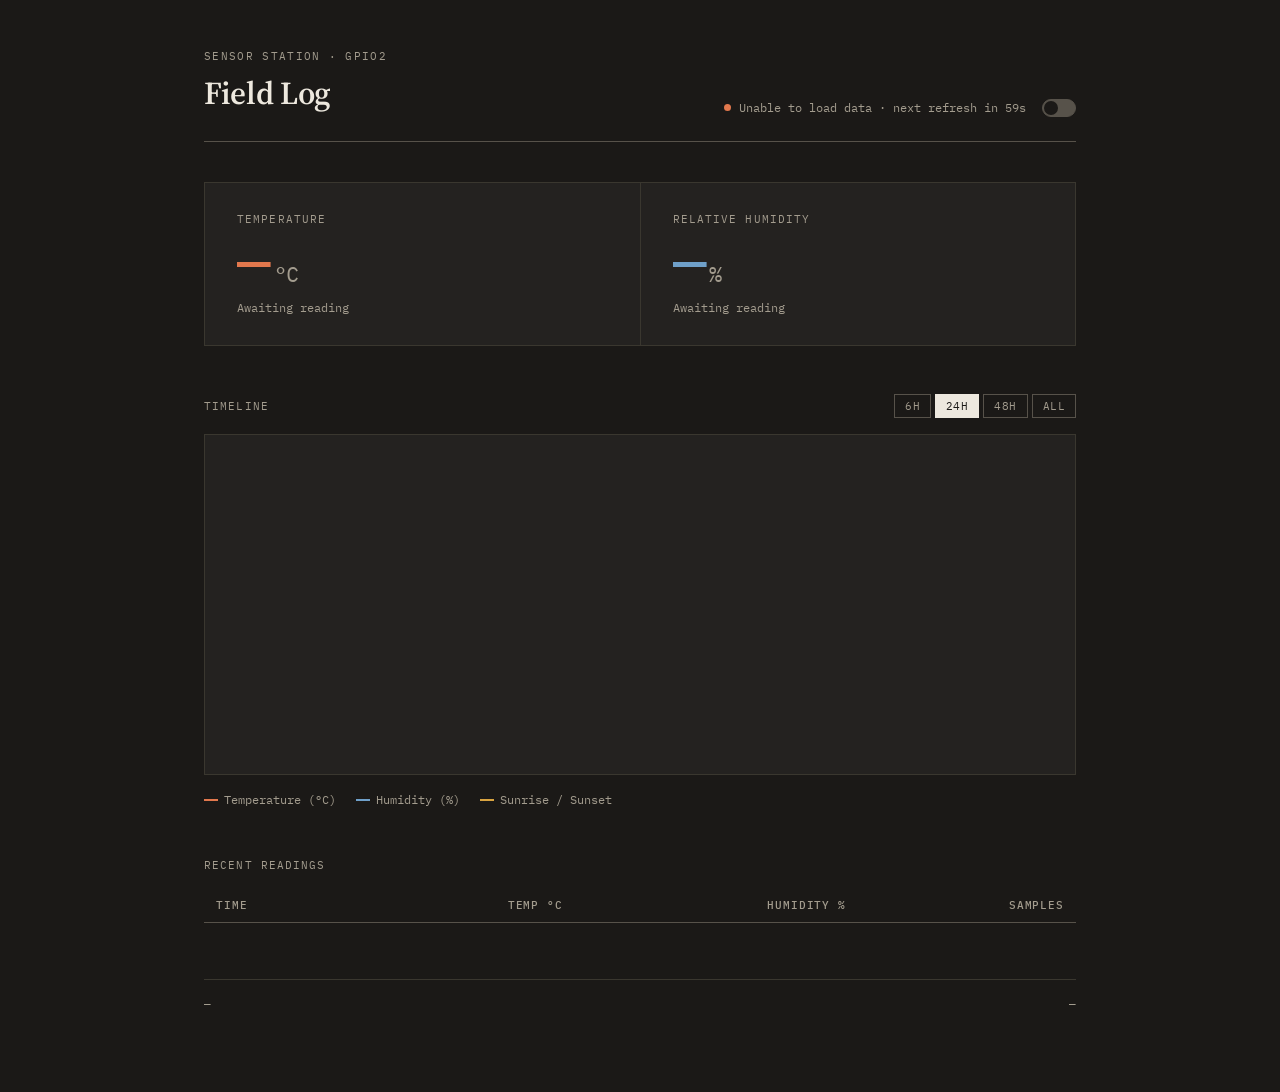
==== web/index.html @ 7e5add06 "Add sunset and sunrise" ====
<!DOCTYPE html>
<html lang="en">
<head>
<meta charset="UTF-8">
<meta name="viewport" content="width=device-width, initial-scale=1.0">
<title>Field Log — DHT22</title>
<script>
  if (localStorage.getItem('theme') === 'light') {
    document.documentElement.setAttribute('data-theme', 'light');
  }
</script>
<link rel="preconnect" href="https://fonts.googleapis.com">
<link rel="preconnect" href="https://fonts.gstatic.com" crossorigin>
<link href="https://fonts.googleapis.com/css2?family=Source+Serif+4:opsz,wght@8..60,400;8..60,600&family=IBM+Plex+Mono:wght@400;500;600&display=swap" rel="stylesheet">
<link rel="stylesheet" href="css/style.css">
</head>
<body>
<div class="page">

  <header>
    <div class="title-block">
      <span class="eyebrow">Sensor Station · GPIO2</span>
      <h1>Field Log</h1>
    </div>
    <div class="header-right">
      <div class="status">
        <span class="pulse-dot"></span>
        <span id="last-updated">Loading…</span>
      </div>
      <label class="theme-toggle" title="Toggle light/dark theme">
        <input type="checkbox" id="theme-switch">
        <span class="theme-toggle-track"><span class="theme-toggle-thumb"></span></span>
      </label>
    </div>
  </header>

  <div class="hero" id="hero">
    <div class="hero-cell">
      <span class="hero-label">Temperature</span>
      <div class="hero-value temp" id="current-temp">—<span class="hero-unit">°C</span></div>
      <span class="hero-meta" id="temp-meta">Awaiting reading</span>
    </div>
    <div class="hero-cell">
      <span class="hero-label">Relative Humidity</span>
      <div class="hero-value humidity" id="current-humidity">—<span class="hero-unit">%</span></div>
      <span class="hero-meta" id="humidity-meta">Awaiting reading</span>
    </div>
  </div>

  <div class="section-label">
    <span>Timeline</span>
    <div class="range-buttons" id="range-buttons">
      <button class="range-btn" data-hours="6">6H</button>
      <button class="range-btn active" data-hours="24">24H</button>
      <button class="range-btn" data-hours="48">48H</button>
      <button class="range-btn" data-hours="999999">ALL</button>
    </div>
  </div>

  <div class="chart-frame">
    <svg id="chart" viewBox="0 0 880 320" width="100%" preserveAspectRatio="xMidYMid meet"></svg>
  </div>

  <div class="legend">
    <div class="legend-item"><span class="legend-swatch temp"></span> Temperature (°C)</div>
    <div class="legend-item"><span class="legend-swatch humidity"></span> Humidity (%)</div>
    <div class="legend-item"><span class="legend-swatch sun"></span> Sunrise / Sunset</div>
  </div>

  <div class="section-label">Recent Readings</div>
  <table id="log-table">
    <thead>
      <tr>
        <th>Time</th>
        <th>Temp °C</th>
        <th>Humidity %</th>
        <th>Samples</th>
      </tr>
    </thead>
    <tbody id="log-body"></tbody>
  </table>

  <div class="empty-state" id="empty-state" style="display:none;">
    <strong>No readings yet</strong>
    The logger hasn't written any data. Check that dht22_logger.py is running and the export job has run at least once.
  </div>

  <footer>
    <span id="footer-count">—</span>
    <span id="footer-generated">—</span>
  </footer>

</div>

<script src="js/script.js"></script>
</body>
</html>
---- web/css/style.css ----
:root {
  /* Dark theme (default) */
  --paper: #1B1917;
  --paper-raised: #242220;
  --ink: #EDE8DE;
  --ink-soft: #A39C8E;
  --line: #3A372F;
  --line-strong: #57524A;
  --temp: #E2784D;
  --temp-soft: #4A3326;
  --humidity: #6FA0C9;
  --humidity-soft: #1F3548;
  --sun: #D9A441;
  --serif: 'Source Serif 4', Georgia, serif;
  --mono: 'IBM Plex Mono', 'SF Mono', Consolas, monospace;
}

:root[data-theme="light"] {
  --paper: #F7F3EC;
  --paper-raised: #FBF9F4;
  --ink: #1C1A17;
  --ink-soft: #5C564C;
  --line: #D8D2C4;
  --line-strong: #B7AF9D;
  --temp: #C1502E;
  --temp-soft: #E8C3B5;
  --humidity: #3A5A78;
  --humidity-soft: #C6D4DF;
  --sun: #B8860B;
}

* { box-sizing: border-box; }

body {
  margin: 0;
  background: var(--paper);
  color: var(--ink);
  font-family: var(--mono);
  line-height: 1.5;
  -webkit-font-smoothing: antialiased;
  transition: background-color 0.2s ease, color 0.2s ease;
}

.page {
  max-width: 920px;
  margin: 0 auto;
  padding: 48px 24px 80px;
}

/* -- Header ---------------------------------------------- */
header {
  border-bottom: 1px solid var(--line-strong);
  padding-bottom: 24px;
  margin-bottom: 40px;
  display: flex;
  justify-content: space-between;
  align-items: flex-end;
  flex-wrap: wrap;
  gap: 16px;
}

.title-block {
  display: flex;
  flex-direction: column;
  gap: 4px;
}

.eyebrow {
  font-size: 11px;
  letter-spacing: 0.12em;
  text-transform: uppercase;
  color: var(--ink-soft);
}

h1 {
  font-family: var(--serif);
  font-weight: 600;
  font-size: 32px;
  margin: 0;
  letter-spacing: -0.01em;
}

.header-right {
  display: flex;
  align-items: center;
  gap: 16px;
}

.status {
  display: flex;
  align-items: center;
  gap: 8px;
  font-size: 12px;
  color: var(--ink-soft);
}

/* -- Theme toggle ----------------------------------------- */
.theme-toggle {
  display: inline-flex;
  align-items: center;
  cursor: pointer;
}

.theme-toggle input {
  position: absolute;
  width: 1px;
  height: 1px;
  opacity: 0;
}

.theme-toggle-track {
  display: inline-block;
  width: 34px;
  height: 18px;
  border-radius: 999px;
  background: var(--line-strong);
  border: 1px solid var(--line-strong);
  position: relative;
  transition: background-color 0.2s ease;
}

.theme-toggle-thumb {
  position: absolute;
  top: 1px;
  left: 1px;
  width: 14px;
  height: 14px;
  border-radius: 50%;
  background: var(--paper);
  transition: transform 0.2s ease;
}

.theme-toggle input:checked + .theme-toggle-track {
  background: var(--ink-soft);
}

.theme-toggle input:checked + .theme-toggle-track .theme-toggle-thumb {
  transform: translateX(16px);
}

.theme-toggle input:focus-visible + .theme-toggle-track {
  outline: 2px solid var(--ink-soft);
  outline-offset: 2px;
}

.pulse-dot {
  width: 7px;
  height: 7px;
  border-radius: 50%;
  background: var(--temp);
  animation: pulse 2.4s ease-in-out infinite;
}

@keyframes pulse {
  0%, 100% { opacity: 1; transform: scale(1); }
  50% { opacity: 0.4; transform: scale(0.78); }
}

@media (prefers-reduced-motion: reduce) {
  .pulse-dot { animation: none; }
}

/* -- Hero reading ---------------------------------------- */
.hero {
  display: grid;
  grid-template-columns: 1fr 1fr;
  gap: 1px;
  background: var(--line);
  border: 1px solid var(--line);
  margin-bottom: 48px;
}

.hero-cell {
  background: var(--paper-raised);
  padding: 28px 32px;
  display: flex;
  flex-direction: column;
  gap: 6px;
}

.hero-label {
  font-size: 11px;
  letter-spacing: 0.1em;
  text-transform: uppercase;
  color: var(--ink-soft);
}

.hero-value {
  font-size: 56px;
  font-weight: 500;
  line-height: 1;
  letter-spacing: -0.02em;
  display: flex;
  align-items: baseline;
  gap: 4px;
}

.hero-value.temp { color: var(--temp); }
.hero-value.humidity { color: var(--humidity); }

.hero-unit {
  font-size: 22px;
  color: var(--ink-soft);
  font-weight: 400;
}

.hero-meta {
  font-size: 12px;
  color: var(--ink-soft);
  margin-top: 4px;
}

/* -- Chart section --------------------------------------- */
.section-label {
  font-size: 11px;
  letter-spacing: 0.1em;
  text-transform: uppercase;
  color: var(--ink-soft);
  margin-bottom: 16px;
  display: flex;
  justify-content: space-between;
  align-items: center;
}

.range-buttons {
  display: flex;
  gap: 4px;
}

.range-btn {
  font-family: var(--mono);
  font-size: 11px;
  background: none;
  border: 1px solid var(--line-strong);
  color: var(--ink-soft);
  padding: 4px 10px;
  cursor: pointer;
  letter-spacing: 0.04em;
}

.range-btn:hover { border-color: var(--ink); color: var(--ink); }

.range-btn.active {
  background: var(--ink);
  color: var(--paper);
  border-color: var(--ink);
}

.chart-frame {
  border: 1px solid var(--line);
  background: var(--paper-raised);
  padding: 20px 16px 8px;
  margin-bottom: 16px;
}

.legend {
  display: flex;
  gap: 20px;
  margin-bottom: 48px;
  font-size: 12px;
  color: var(--ink-soft);
}

.legend-item {
  display: flex;
  align-items: center;
  gap: 6px;
}

.legend-swatch {
  width: 14px;
  height: 2px;
}
.legend-swatch.temp { background: var(--temp); }
.legend-swatch.humidity { background: var(--humidity); }
.legend-swatch.sun { background: var(--sun); }

svg text {
  font-family: var(--mono);
  fill: var(--ink-soft);
}

/* -- Log table ------------------------------------------- */
table {
  width: 100%;
  border-collapse: collapse;
  font-size: 13px;
}

thead th {
  text-align: left;
  font-size: 11px;
  letter-spacing: 0.08em;
  text-transform: uppercase;
  color: var(--ink-soft);
  font-weight: 500;
  padding: 8px 12px;
  border-bottom: 1px solid var(--line-strong);
}

thead th:not(:first-child),
tbody td:not(:first-child) {
  text-align: right;
}

tbody td {
  padding: 7px 12px;
  border-bottom: 1px solid var(--line);
  color: var(--ink);
}

tbody tr:hover { background: var(--paper-raised); }

tbody td.temp-cell { color: var(--temp); }
tbody td.humidity-cell { color: var(--humidity); }

.empty-state {
  text-align: center;
  padding: 64px 24px;
  color: var(--ink-soft);
  border: 1px dashed var(--line-strong);
}

.empty-state strong {
  display: block;
  color: var(--ink);
  font-family: var(--serif);
  font-size: 18px;
  margin-bottom: 8px;
  font-weight: 600;
}

footer {
  margin-top: 56px;
  padding-top: 16px;
  border-top: 1px solid var(--line);
  font-size: 11px;
  color: var(--ink-soft);
  display: flex;
  justify-content: space-between;
  flex-wrap: wrap;
  gap: 8px;
}

@media (max-width: 600px) {
  .hero { grid-template-columns: 1fr; }
  .hero-value { font-size: 44px; }
  h1 { font-size: 26px; }
  .page { padding: 32px 16px 60px; }
  thead th:nth-child(4), tbody td:nth-child(4) { display: none; }
}
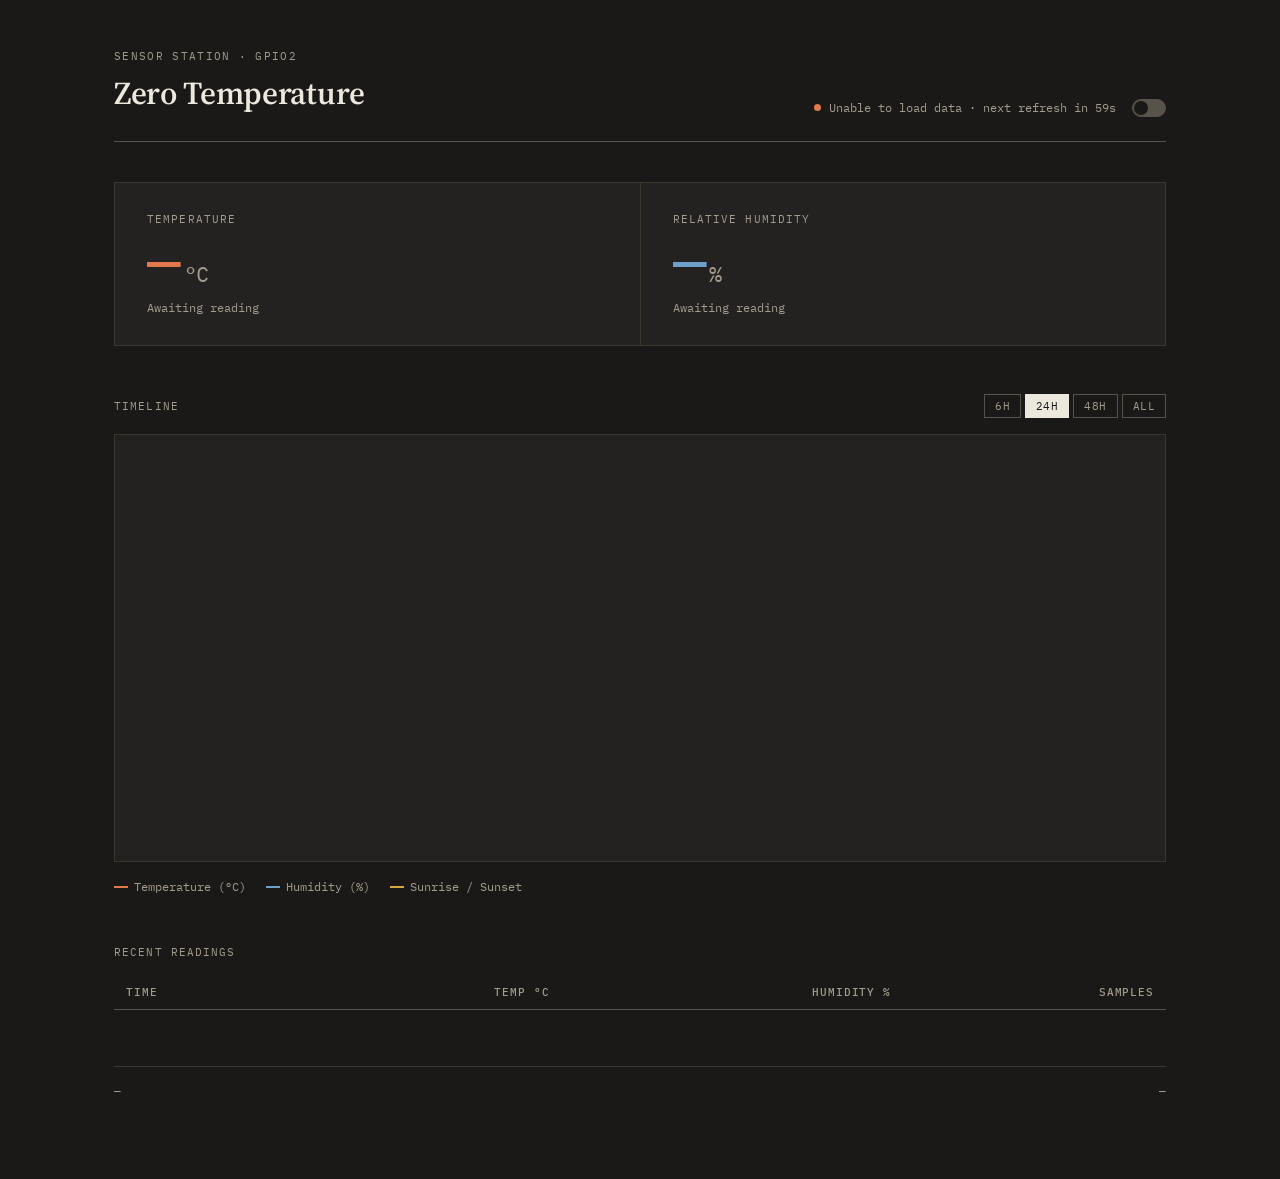
==== commit cd78e205: "Wider page" ====
--- a/web/index.html
+++ b/web/index.html
@@ -3,7 +3,7 @@
 <head>
 <meta charset="UTF-8">
 <meta name="viewport" content="width=device-width, initial-scale=1.0">
-<title>Field Log — DHT22</title>
+<title>Zero</title>
 <script>
   if (localStorage.getItem('theme') === 'light') {
     document.documentElement.setAttribute('data-theme', 'light');
@@ -20,7 +20,7 @@
   <header>
     <div class="title-block">
       <span class="eyebrow">Sensor Station · GPIO2</span>
-      <h1>Field Log</h1>
+      <h1>Zero Temperature</h1>
     </div>
     <div class="header-right">
       <div class="status">
@@ -58,7 +58,7 @@
   </div>
 
   <div class="chart-frame">
-    <svg id="chart" viewBox="0 0 880 320" width="100%" preserveAspectRatio="xMidYMid meet"></svg>
+    <svg id="chart" viewBox="0 0 1040 400" width="100%" preserveAspectRatio="xMidYMid meet"></svg>
   </div>
 
   <div class="legend">
--- a/web/css/style.css
+++ b/web/css/style.css
@@ -42,7 +42,7 @@
 }
 
 .page {
-  max-width: 920px;
+  max-width: 1100px;
   margin: 0 auto;
   padding: 48px 24px 80px;
 }
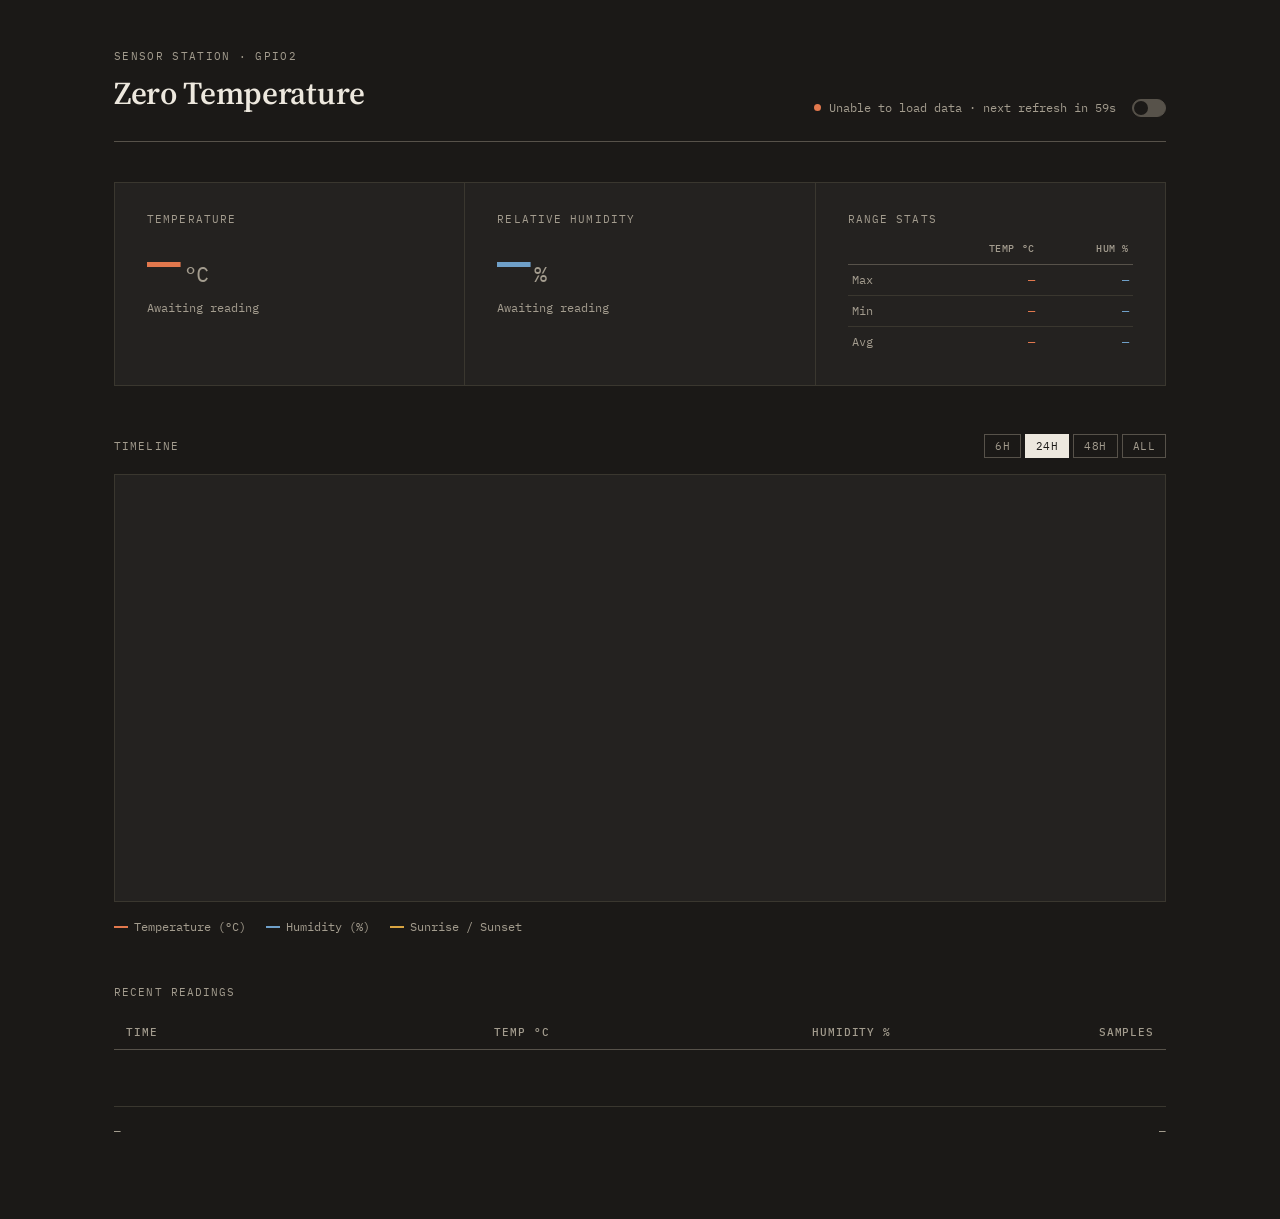
==== commit 3f3cd261: "Add stats" ====
--- a/web/index.html
+++ b/web/index.html
@@ -13,6 +13,7 @@
 <link rel="preconnect" href="https://fonts.gstatic.com" crossorigin>
 <link href="https://fonts.googleapis.com/css2?family=Source+Serif+4:opsz,wght@8..60,400;8..60,600&family=IBM+Plex+Mono:wght@400;500;600&display=swap" rel="stylesheet">
 <link rel="stylesheet" href="css/style.css">
+<link rel="icon" id="favicon" href="icon/thermometer-48.png">
 </head>
 <body>
 <div class="page">
@@ -37,13 +38,26 @@
   <div class="hero" id="hero">
     <div class="hero-cell">
       <span class="hero-label">Temperature</span>
-      <div class="hero-value temp" id="current-temp">—<span class="hero-unit">°C</span></div>
+      <div class="hero-value temp" id="current-temp">—<span class="hero-unit">°C</span><span class="trend-badge" id="temp-trend"></span></div>
       <span class="hero-meta" id="temp-meta">Awaiting reading</span>
     </div>
     <div class="hero-cell">
       <span class="hero-label">Relative Humidity</span>
       <div class="hero-value humidity" id="current-humidity">—<span class="hero-unit">%</span></div>
       <span class="hero-meta" id="humidity-meta">Awaiting reading</span>
+    </div>
+    <div class="hero-cell stats-cell">
+      <span class="hero-label">Range Stats</span>
+      <table id="stats-table">
+        <thead>
+          <tr><th></th><th>Temp °C</th><th>Hum %</th></tr>
+        </thead>
+        <tbody>
+          <tr><td>Max</td><td class="temp-cell" id="stat-temp-max">—</td><td class="humidity-cell" id="stat-hum-max">—</td></tr>
+          <tr><td>Min</td><td class="temp-cell" id="stat-temp-min">—</td><td class="humidity-cell" id="stat-hum-min">—</td></tr>
+          <tr><td>Avg</td><td class="temp-cell" id="stat-temp-avg">—</td><td class="humidity-cell" id="stat-hum-avg">—</td></tr>
+        </tbody>
+      </table>
     </div>
   </div>
 
--- a/web/css/style.css
+++ b/web/css/style.css
@@ -163,7 +163,7 @@
 /* -- Hero reading ---------------------------------------- */
 .hero {
   display: grid;
-  grid-template-columns: 1fr 1fr;
+  grid-template-columns: 1fr 1fr 1fr;
   gap: 1px;
   background: var(--line);
   border: 1px solid var(--line);
@@ -204,6 +204,16 @@
   font-weight: 400;
 }
 
+.trend-badge {
+  font-size: 18px;
+  font-weight: 400;
+  margin-left: 6px;
+}
+
+.trend-badge.trend-up { color: #D9534F; }
+.trend-badge.trend-down { color: var(--humidity); }
+.trend-badge.trend-flat { color: var(--ink-soft); }
+
 .hero-meta {
   font-size: 12px;
   color: var(--ink-soft);
@@ -252,6 +262,40 @@
   padding: 20px 16px 8px;
   margin-bottom: 16px;
 }
+
+.stats-cell { justify-content: center; }
+
+#stats-table {
+  width: 100%;
+  font-size: 12px;
+  margin-top: 4px;
+}
+
+#stats-table thead th {
+  font-size: 10px;
+  letter-spacing: 0.06em;
+  text-transform: uppercase;
+  color: var(--ink-soft);
+  font-weight: 500;
+  padding: 4px 4px 8px;
+  text-align: right;
+  border-bottom: 1px solid var(--line-strong);
+}
+
+#stats-table thead th:first-child { text-align: left; }
+
+#stats-table tbody td {
+  padding: 6px 4px;
+  text-align: right;
+  border-bottom: 1px solid var(--line);
+}
+
+#stats-table tbody td:first-child {
+  text-align: left;
+  color: var(--ink-soft);
+}
+
+#stats-table tbody tr:last-child td { border-bottom: none; }
 
 .legend {
   display: flex;
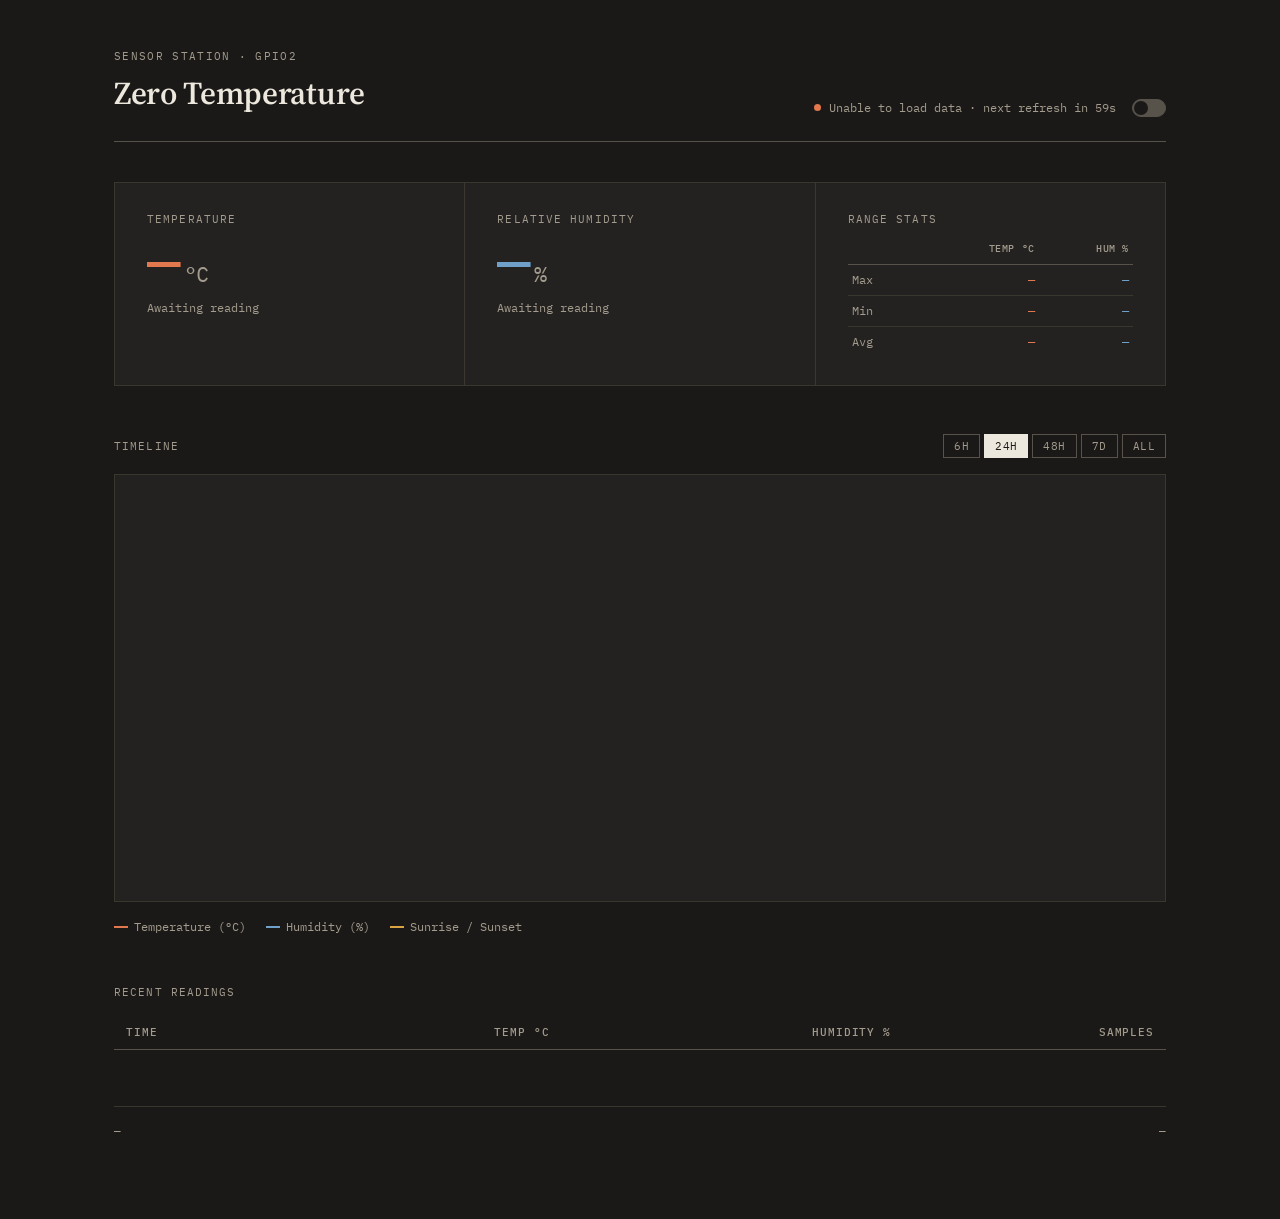
==== commit b007f4c2: "Rework time range" ====
--- a/web/index.html
+++ b/web/index.html
@@ -64,10 +64,11 @@
   <div class="section-label">
     <span>Timeline</span>
     <div class="range-buttons" id="range-buttons">
-      <button class="range-btn" data-hours="6">6H</button>
-      <button class="range-btn active" data-hours="24">24H</button>
-      <button class="range-btn" data-hours="48">48H</button>
-      <button class="range-btn" data-hours="999999">ALL</button>
+      <button class="range-btn" data-delta="-6 hours">6H</button>
+      <button class="range-btn active" data-delta="-24 hours">24H</button>
+      <button class="range-btn" data-delta="-48 hours">48H</button>
+      <button class="range-btn" data-delta="-7 days">7D</button>
+      <button class="range-btn" data-delta="-8760 hours">ALL</button>
     </div>
   </div>
 
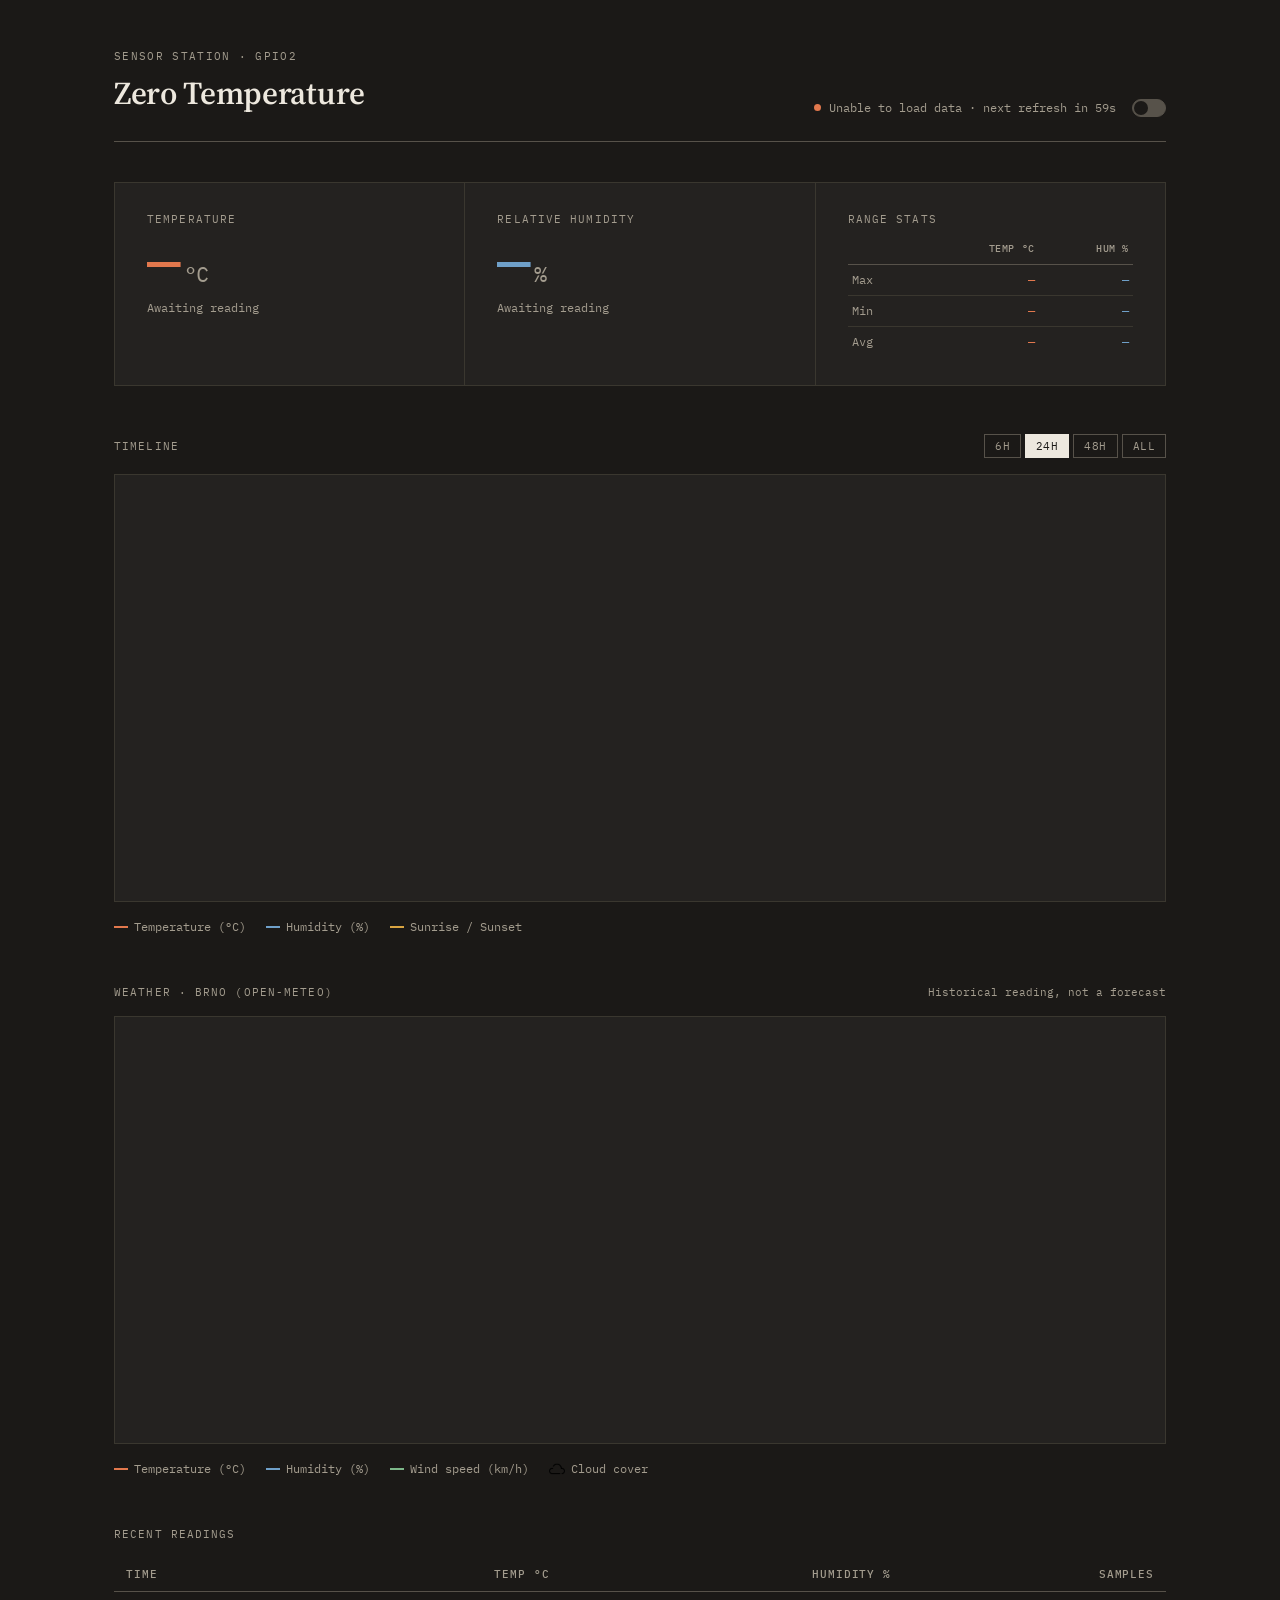
==== commit 2aa33186: "Open-meteo weather data for Brno" ====
--- a/web/index.html
+++ b/web/index.html
@@ -64,11 +64,10 @@
   <div class="section-label">
     <span>Timeline</span>
     <div class="range-buttons" id="range-buttons">
-      <button class="range-btn" data-delta="-6 hours">6H</button>
-      <button class="range-btn active" data-delta="-24 hours">24H</button>
-      <button class="range-btn" data-delta="-48 hours">48H</button>
-      <button class="range-btn" data-delta="-7 days">7D</button>
-      <button class="range-btn" data-delta="-8760 hours">ALL</button>
+      <button class="range-btn" data-hours="6">6H</button>
+      <button class="range-btn active" data-hours="24">24H</button>
+      <button class="range-btn" data-hours="48">48H</button>
+      <button class="range-btn" data-hours="999999">ALL</button>
     </div>
   </div>
 
@@ -80,6 +79,22 @@
     <div class="legend-item"><span class="legend-swatch temp"></span> Temperature (°C)</div>
     <div class="legend-item"><span class="legend-swatch humidity"></span> Humidity (%)</div>
     <div class="legend-item"><span class="legend-swatch sun"></span> Sunrise / Sunset</div>
+  </div>
+
+  <div class="section-label">
+    <span>Weather · Brno (Open-Meteo)</span>
+    <span class="weather-note">Historical reading, not a forecast</span>
+  </div>
+
+  <div class="chart-frame">
+    <svg id="chart-weather" viewBox="0 0 1040 400" width="100%" preserveAspectRatio="xMidYMid meet"></svg>
+  </div>
+
+  <div class="legend">
+    <div class="legend-item"><span class="legend-swatch temp"></span> Temperature (°C)</div>
+    <div class="legend-item"><span class="legend-swatch humidity"></span> Humidity (%)</div>
+    <div class="legend-item"><span class="legend-swatch wind"></span> Wind speed (km/h)</div>
+    <div class="legend-item"><img class="legend-icon" id="weather-cloud-legend-icon" src="icon/cloud-48.png" alt=""> Cloud cover</div>
   </div>
 
   <div class="section-label">Recent Readings</div>
--- a/web/css/style.css
+++ b/web/css/style.css
@@ -11,6 +11,7 @@
   --humidity: #6FA0C9;
   --humidity-soft: #1F3548;
   --sun: #D9A441;
+  --wind: #7DB88A;
   --serif: 'Source Serif 4', Georgia, serif;
   --mono: 'IBM Plex Mono', 'SF Mono', Consolas, monospace;
 }
@@ -27,6 +28,7 @@
   --humidity: #3A5A78;
   --humidity-soft: #C6D4DF;
   --sun: #B8860B;
+  --wind: #4C8A5E;
 }
 
 * { box-sizing: border-box; }
@@ -318,6 +320,20 @@
 .legend-swatch.temp { background: var(--temp); }
 .legend-swatch.humidity { background: var(--humidity); }
 .legend-swatch.sun { background: var(--sun); }
+.legend-swatch.wind { background: var(--wind); }
+
+.legend-icon {
+  width: 16px;
+  height: 16px;
+  vertical-align: middle;
+}
+
+.weather-note {
+  font-size: 11px;
+  letter-spacing: normal;
+  text-transform: none;
+  color: var(--ink-soft);
+}
 
 svg text {
   font-family: var(--mono);
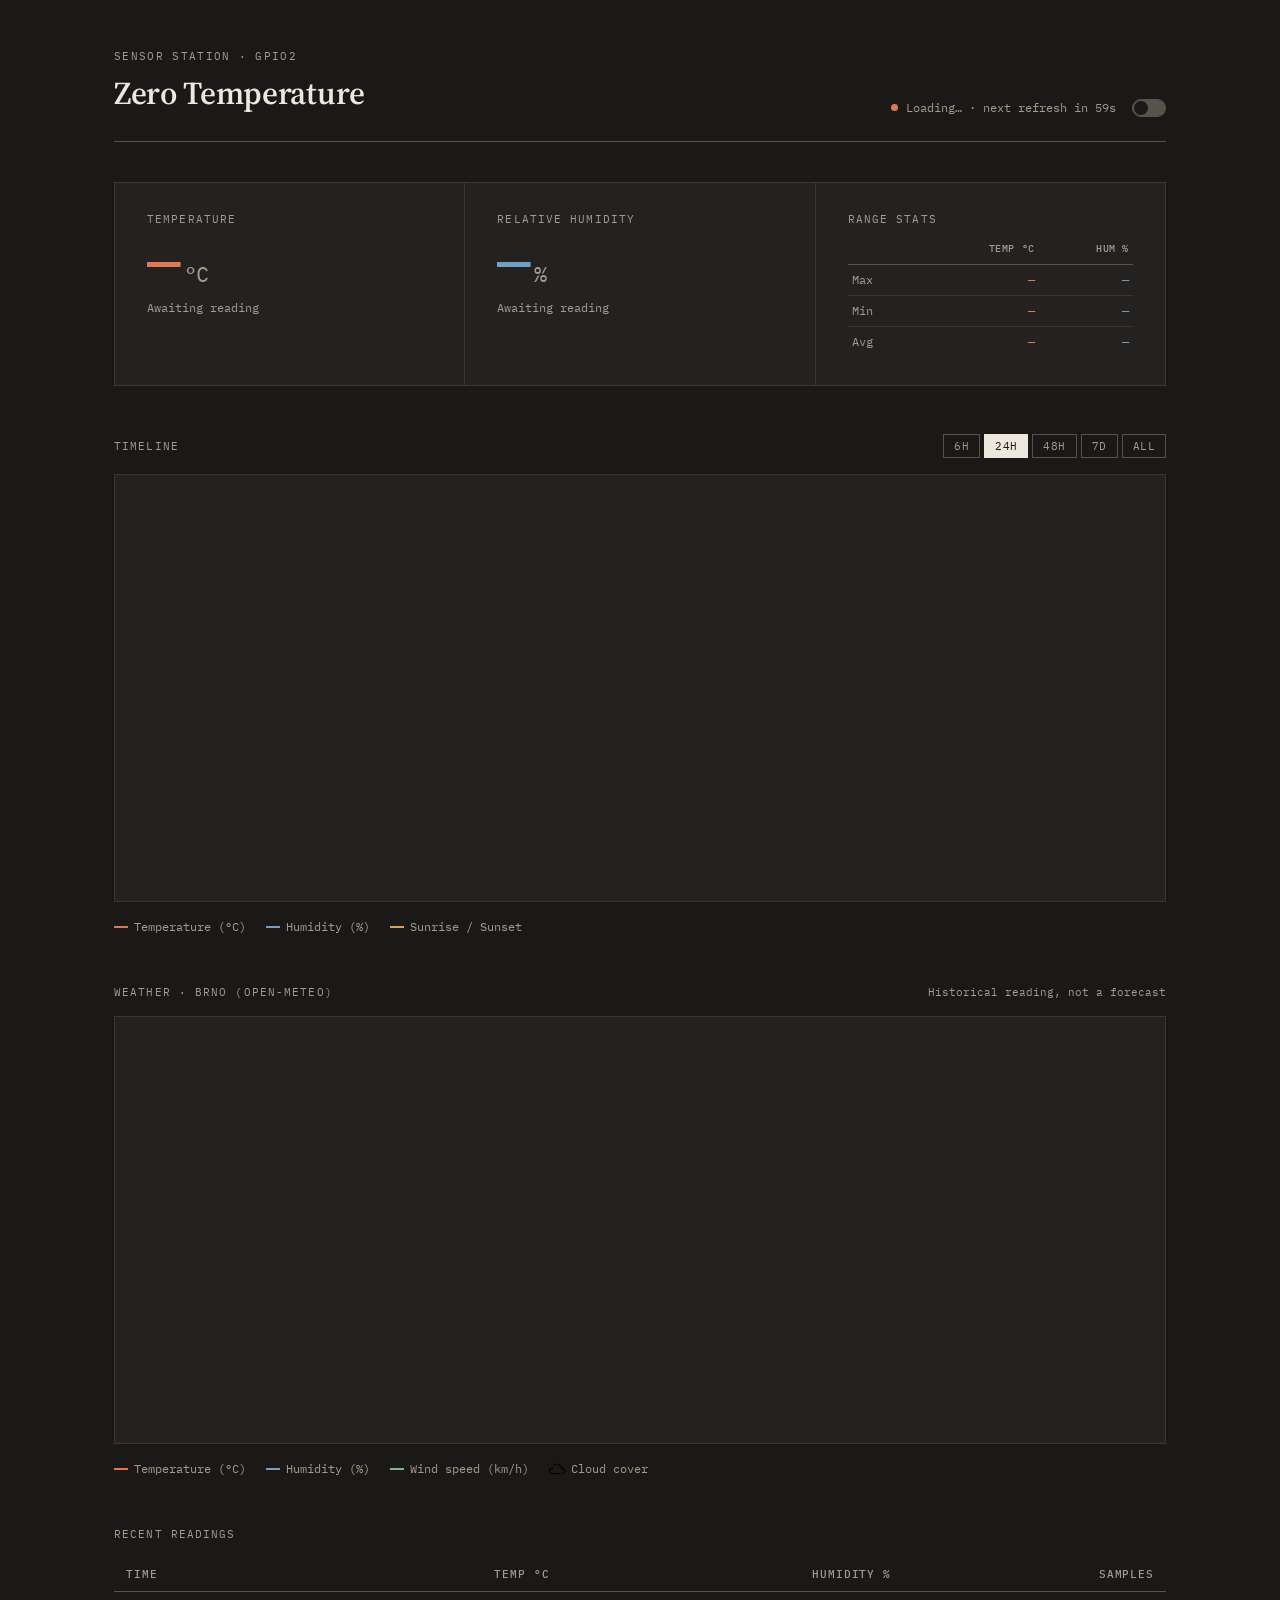
==== commit c4b752fb: "Merge branch 'main' of github.com:e-i-q/zero" ====
--- a/web/index.html
+++ b/web/index.html
@@ -64,10 +64,11 @@
   <div class="section-label">
     <span>Timeline</span>
     <div class="range-buttons" id="range-buttons">
-      <button class="range-btn" data-hours="6">6H</button>
-      <button class="range-btn active" data-hours="24">24H</button>
-      <button class="range-btn" data-hours="48">48H</button>
-      <button class="range-btn" data-hours="999999">ALL</button>
+      <button class="range-btn" data-delta="-6 hours">6H</button>
+      <button class="range-btn active" data-delta="-24 hours">24H</button>
+      <button class="range-btn" data-delta="-48 hours">48H</button>
+      <button class="range-btn" data-delta="-7 days">7D</button>
+      <button class="range-btn" data-delta="-8760 hours">ALL</button>
     </div>
   </div>
 
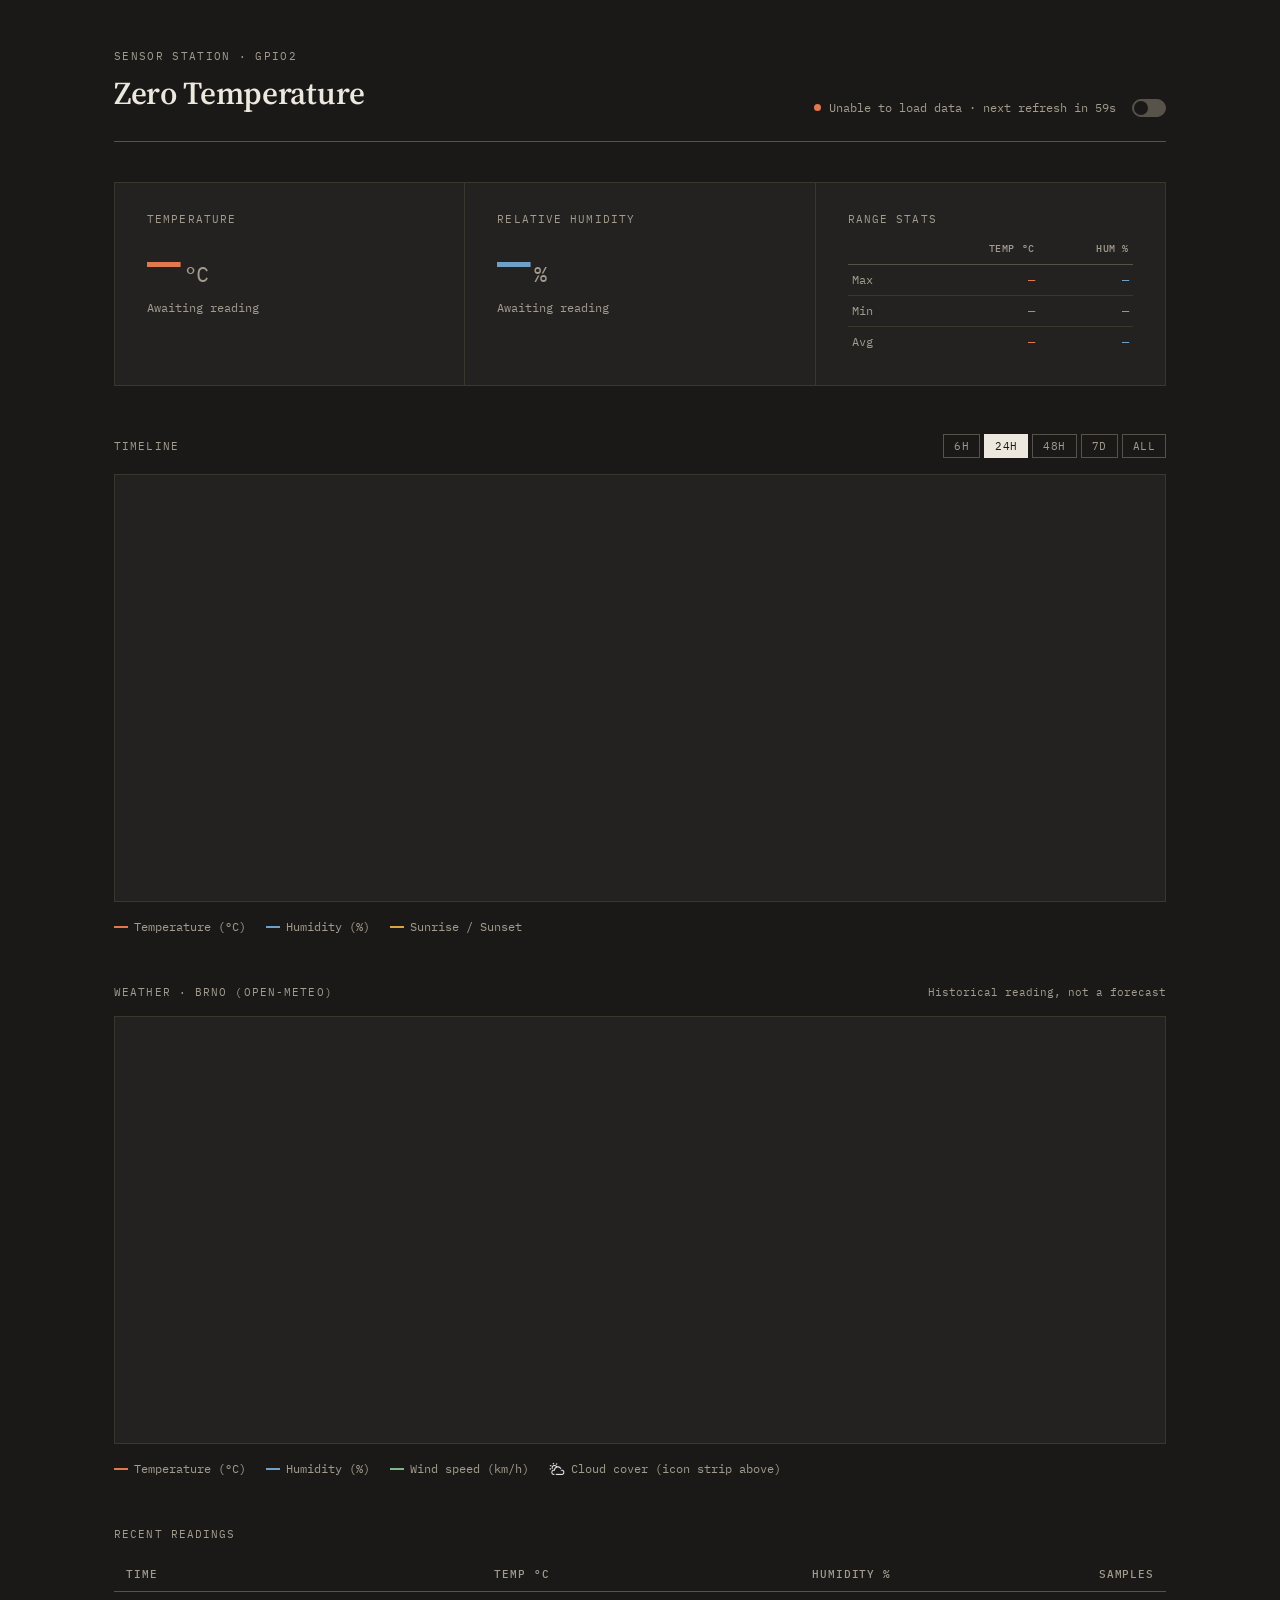
==== commit 3f53c594: "Open weather graph polished" ====
--- a/web/index.html
+++ b/web/index.html
@@ -95,7 +95,7 @@
     <div class="legend-item"><span class="legend-swatch temp"></span> Temperature (°C)</div>
     <div class="legend-item"><span class="legend-swatch humidity"></span> Humidity (%)</div>
     <div class="legend-item"><span class="legend-swatch wind"></span> Wind speed (km/h)</div>
-    <div class="legend-item"><img class="legend-icon" id="weather-cloud-legend-icon" src="icon/cloud-48.png" alt=""> Cloud cover</div>
+    <div class="legend-item"><img class="legend-icon" src="icon/partly-cloudy-day-48.png" alt=""> Cloud cover (icon strip above)</div>
   </div>
 
   <div class="section-label">Recent Readings</div>
--- a/web/css/style.css
+++ b/web/css/style.css
@@ -328,6 +328,20 @@
   vertical-align: middle;
 }
 
+/* The icon assets are dark strokes on transparent backgrounds, so they
+   nearly disappear against the dark theme's near-black panels. Inverting
+   turns black into white; light theme leaves them untouched since black
+   already reads fine there. */
+.legend-icon,
+.weather-icon {
+  filter: invert(1);
+}
+
+:root[data-theme="light"] .legend-icon,
+:root[data-theme="light"] .weather-icon {
+  filter: none;
+}
+
 .weather-note {
   font-size: 11px;
   letter-spacing: normal;
